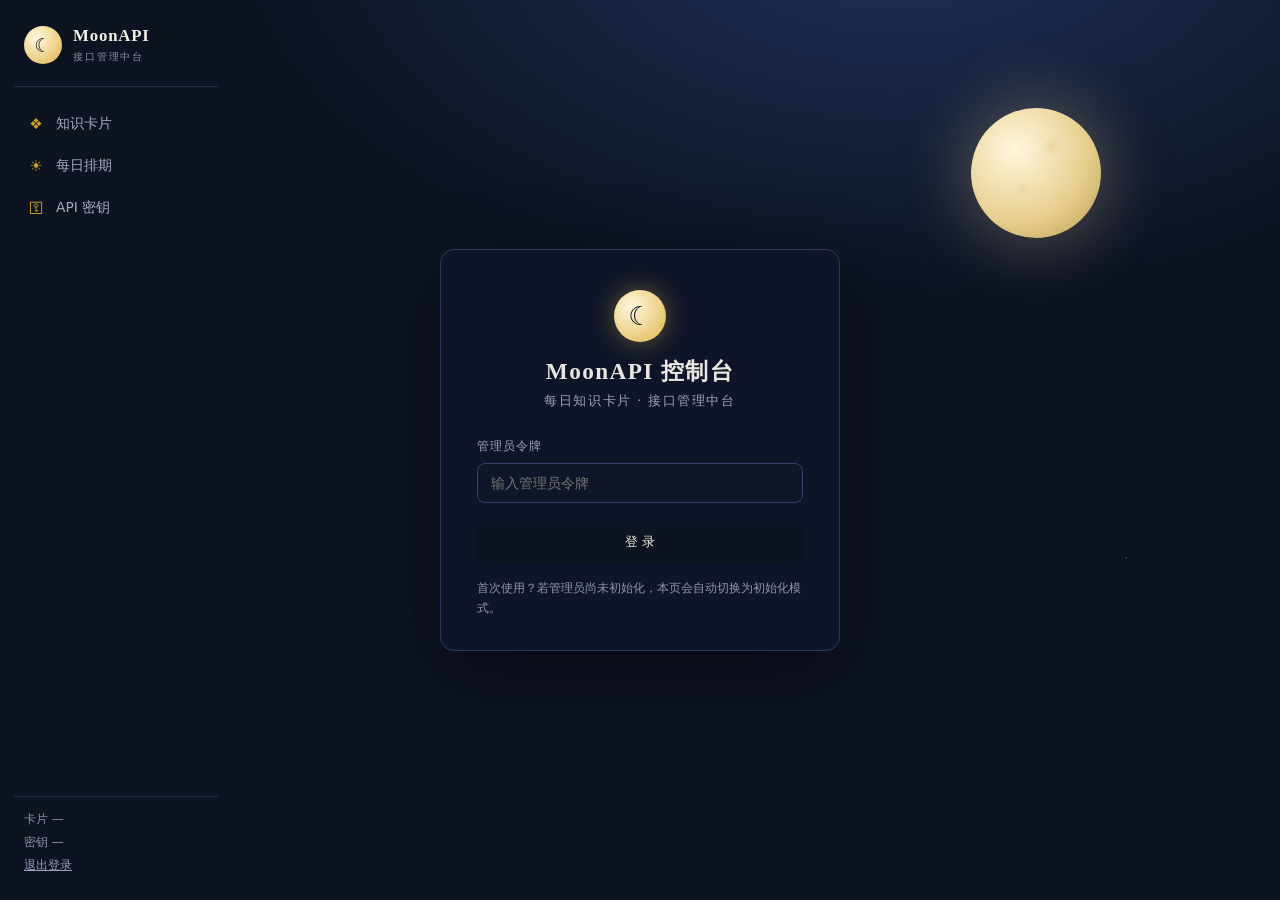
==== public/admin/index.html @ 9359a6d0 "feat: 管理后台（卡片/排期/密钥管理，月相主题设计）" ====
<!DOCTYPE html>
<html lang="zh-CN">
<head>
<meta charset="UTF-8">
<meta name="viewport" content="width=device-width, initial-scale=1.0">
<title>MoonAPI 控制台</title>
<link rel="stylesheet" href="./style.css">
<link rel="icon" href="data:image/svg+xml,<svg xmlns='http://www.w3.org/2000/svg' viewBox='0 0 100 100'><circle cx='50' cy='50' r='40' fill='%23e0b64a'/><circle cx='64' cy='42' r='34' fill='%230d1321'/></svg>">
</head>
<body>

<!-- 登录 / 初始化屏 -->
<div id="auth-screen" class="auth-screen" hidden>
  <div class="starfield" aria-hidden="true"></div>
  <div class="moon-orb" aria-hidden="true"></div>
  <div class="auth-card">
    <div class="auth-brand">
      <span class="auth-logo" aria-hidden="true">☾</span>
      <h1>MoonAPI 控制台</h1>
      <p class="auth-sub">每日知识卡片 · 接口管理中台</p>
    </div>
    <form id="auth-form" autocomplete="off">
      <label id="auth-label" for="auth-token">管理员令牌</label>
      <input id="auth-token" type="password" minlength="8" required placeholder="输入管理员令牌">
      <button type="submit" class="btn btn-primary btn-block" id="auth-submit">登 录</button>
    </form>
    <p class="auth-hint" id="auth-hint"></p>
  </div>
</div>

<!-- 主界面 -->
<div id="app-screen" class="app-screen" hidden>
  <aside class="sidebar">
    <div class="brand">
      <span class="brand-mark" aria-hidden="true">☾</span>
      <div class="brand-text">
        <strong>MoonAPI</strong>
        <small>接口管理中台</small>
      </div>
    </div>
    <nav class="nav" aria-label="主导航">
      <a href="#/cards" data-nav="cards"><span class="nav-ico" aria-hidden="true">❖</span>知识卡片</a>
      <a href="#/daily" data-nav="daily"><span class="nav-ico" aria-hidden="true">☀</span>每日排期</a>
      <a href="#/keys" data-nav="keys"><span class="nav-ico" aria-hidden="true">⚿</span>API 密钥</a>
    </nav>
    <div class="sidebar-foot">
      <div class="stat-line" id="stat-cards">卡片 —</div>
      <div class="stat-line" id="stat-keys">密钥 —</div>
      <button class="link-btn" id="logout-btn">退出登录</button>
    </div>
  </aside>

  <main class="main">
    <header class="topbar">
      <div>
        <h2 id="view-title">知识卡片</h2>
        <p id="view-desc"></p>
      </div>
      <div class="topbar-date" id="topbar-date"></div>
    </header>
    <section id="view" class="view" aria-live="polite"></section>
  </main>
</div>

<div id="modal-root"></div>
<div id="toast-root" class="toast-root" aria-live="assertive"></div>

<script src="./app.js"></script>
</body>
</html>
---- public/admin/style.css ----
/* MoonAPI 控制台 —— 月相主题：深空蓝 × 月光金 */
:root {
  --ink: #0d1321;
  --ink-2: #141c30;
  --paper: #f5f3ee;
  --card: #ffffff;
  --line: #e3ded2;
  --text: #1f2635;
  --muted: #76705f;
  --gold: #c9a227;
  --gold-strong: #a8841a;
  --gold-soft: #f4e8c8;
  --danger: #b23a30;
  --ok: #2e7d51;
  --serif: Georgia, 'Times New Roman', 'Songti SC', 'SimSun', serif;
  --sans: 'Segoe UI', 'PingFang SC', 'Microsoft YaHei', system-ui, sans-serif;
  --mono: 'Cascadia Code', Consolas, 'Courier New', monospace;
  --shadow: 0 1px 2px rgba(13, 19, 33, .06), 0 8px 24px rgba(13, 19, 33, .07);
}

* { box-sizing: border-box; margin: 0; padding: 0; }
html { font-size: 15px; }
body { font-family: var(--sans); color: var(--text); background: var(--paper); min-height: 100vh; }
button { font-family: inherit; cursor: pointer; }
input, select, textarea { font-family: inherit; font-size: .95rem; }
a { color: var(--gold-strong); }

/* ---------- 登录屏 ---------- */
.auth-screen {
  position: fixed; inset: 0; display: flex; align-items: center; justify-content: center;
  background: radial-gradient(1200px 700px at 70% -10%, #22315c 0%, var(--ink) 55%);
  overflow: hidden;
}
.starfield {
  position: absolute; inset: 0;
  background-image:
    radial-gradient(1px 1px at 12% 24%, #fff8 0, transparent 60%),
    radial-gradient(1.5px 1.5px at 78% 18%, #fff6 0, transparent 60%),
    radial-gradient(1px 1px at 32% 68%, #fff5 0, transparent 60%),
    radial-gradient(2px 2px at 88% 62%, #ffe9ad66 0, transparent 60%),
    radial-gradient(1px 1px at 56% 42%, #fff4 0, transparent 60%),
    radial-gradient(1.5px 1.5px at 8% 82%, #fff5 0, transparent 60%),
    radial-gradient(1px 1px at 66% 88%, #fff4 0, transparent 60%);
}
.moon-orb {
  position: absolute; top: 12%; right: 14%; width: 130px; height: 130px; border-radius: 50%;
  background: radial-gradient(circle at 34% 32%, #fff7dd, #e8cf8f 58%, #b99b4f);
  box-shadow: 0 0 60px 12px rgba(232, 207, 143, .25);
}
.moon-orb::after {
  content: ''; position: absolute; inset: 0; border-radius: 50%;
  background:
    radial-gradient(14px 14px at 62% 30%, #d9bd7d55 0, transparent 70%),
    radial-gradient(10px 10px at 40% 62%, #d9bd7d4d 0, transparent 70%),
    radial-gradient(8px 8px at 70% 68%, #d9bd7d45 0, transparent 70%);
}
.auth-card {
  position: relative; width: min(400px, calc(100vw - 48px));
  background: rgba(16, 23, 42, .82); border: 1px solid #2c3a60;
  border-radius: 14px; padding: 40px 36px 32px; color: #e8e6df;
  backdrop-filter: blur(6px); box-shadow: 0 24px 80px rgba(0, 0, 0, .45);
}
.auth-brand { text-align: center; margin-bottom: 28px; }
.auth-logo {
  display: inline-flex; align-items: center; justify-content: center;
  width: 52px; height: 52px; border-radius: 50%; font-size: 26px; color: var(--ink);
  background: radial-gradient(circle at 34% 32%, #fff7dd, #e0b64a);
  box-shadow: 0 0 24px rgba(224, 182, 74, .4); margin-bottom: 14px;
}
.auth-brand h1 { font-family: var(--serif); font-size: 1.55rem; letter-spacing: .06em; font-weight: 600; }
.auth-sub { margin-top: 6px; font-size: .85rem; color: #9aa3bd; letter-spacing: .12em; }
.auth-card label { display: block; font-size: .82rem; color: #9aa3bd; margin-bottom: 8px; letter-spacing: .08em; }
.auth-card input {
  width: 100%; padding: 11px 13px; border-radius: 8px; border: 1px solid #34436c;
  background: #0e1628; color: #f0eee6; outline: none; transition: border-color .15s;
}
.auth-card input:focus { border-color: var(--gold); }
.auth-hint { margin-top: 16px; font-size: .8rem; line-height: 1.6; color: #8f97b0; min-height: 1.2em; }

/* ---------- 布局 ---------- */
.app-screen { display: grid; grid-template-columns: 232px 1fr; min-height: 100vh; }
.sidebar {
  background: var(--ink); color: #c8cad4; display: flex; flex-direction: column;
  padding: 22px 14px; position: sticky; top: 0; height: 100vh;
}
.brand { display: flex; align-items: center; gap: 11px; padding: 4px 10px 22px; border-bottom: 1px solid #232d49; }
.brand-mark {
  width: 38px; height: 38px; border-radius: 50%; display: flex; align-items: center; justify-content: center;
  background: radial-gradient(circle at 34% 32%, #fff7dd, #e0b64a); color: var(--ink); font-size: 19px; flex: none;
}
.brand-text strong { font-family: var(--serif); font-size: 1.12rem; letter-spacing: .05em; color: #f2efe4; display: block; }
.brand-text small { font-size: .68rem; color: #8b90a5; letter-spacing: .18em; }
.nav { margin-top: 18px; display: flex; flex-direction: column; gap: 4px; }
.nav a {
  display: flex; align-items: center; gap: 10px; padding: 10px 12px; border-radius: 8px;
  color: #a7abc0; text-decoration: none; font-size: .92rem; transition: background .15s, color .15s;
}
.nav a:hover { background: #1a2340; color: #e9e6da; }
.nav a.active { background: #23304f; color: #f4e8c8; box-shadow: inset 2px 0 0 var(--gold); }
.nav-ico { width: 20px; text-align: center; font-size: 1rem; color: var(--gold); }
.sidebar-foot { margin-top: auto; padding: 14px 10px 4px; border-top: 1px solid #232d49; font-size: .8rem; }
.stat-line { color: #8b90a5; margin-bottom: 6px; }
.link-btn { background: none; border: none; color: #9aa3bd; font-size: .8rem; padding: 0; text-decoration: underline; }
.link-btn:hover { color: var(--gold); }

.main { padding: 26px 34px 60px; max-width: 1200px; }
.topbar { display: flex; align-items: flex-end; justify-content: space-between; margin-bottom: 22px; gap: 12px; }
.topbar h2 { font-family: var(--serif); font-size: 1.6rem; font-weight: 600; letter-spacing: .03em; }
.topbar p { color: var(--muted); font-size: .85rem; margin-top: 4px; }
.topbar-date { font-family: var(--mono); font-size: .82rem; color: var(--muted); white-space: nowrap; }

/* ---------- 通用组件 ---------- */
.btn {
  border: 1px solid var(--line); background: var(--card); color: var(--text);
  padding: 8px 16px; border-radius: 8px; font-size: .88rem; transition: all .15s;
}
.btn:hover { border-color: #c9c2ae; }
.btn-primary { background: var(--ink); border-color: var(--ink); color: #f2efe4; }
.btn-primary:hover { background: #1b2540; border-color: #1b2540; }
.btn-gold { background: var(--gold); border-color: var(--gold); color: var(--ink); font-weight: 600; }
.btn-gold:hover { background: var(--gold-strong); border-color: var(--gold-strong); color: #fff; }
.btn-danger { color: var(--danger); border-color: #e5c2be; }
.btn-danger:hover { background: #faeeec; border-color: var(--danger); }
.btn-block { width: 100%; padding: 11px; margin-top: 18px; }
.btn-sm { padding: 4px 10px; font-size: .8rem; border-radius: 6px; }
.btn:disabled { opacity: .55; cursor: not-allowed; }

.card-panel {
  background: var(--card); border: 1px solid var(--line); border-radius: 12px;
  box-shadow: var(--shadow); overflow: hidden;
}
.panel-head {
  display: flex; align-items: center; justify-content: space-between; gap: 12px; flex-wrap: wrap;
  padding: 14px 18px; border-bottom: 1px solid var(--line); background: #fbfaf6;
}
.panel-head .spacer { flex: 1; }
.search-input {
  padding: 7px 12px; border: 1px solid var(--line); border-radius: 8px; min-width: 200px; background: #fff;
}
.search-input:focus { outline: none; border-color: var(--gold); }

/* 表格 */
table.data { width: 100%; border-collapse: collapse; font-size: .89rem; }
table.data th {
  text-align: left; padding: 10px 14px; font-size: .74rem; letter-spacing: .1em;
  color: var(--muted); text-transform: uppercase; border-bottom: 1px solid var(--line); background: #fbfaf6;
}
table.data td { padding: 11px 14px; border-bottom: 1px solid #efece3; vertical-align: middle; }
table.data tbody tr:hover { background: #fbf8f0; }
table.data tbody tr.selected { background: #f7f0dc; }
.td-title { font-weight: 600; max-width: 340px; overflow: hidden; text-overflow: ellipsis; white-space: nowrap; }
.td-muted { color: var(--muted); font-size: .82rem; white-space: nowrap; }
.td-actions { white-space: nowrap; text-align: right; }
.td-actions .btn { margin-left: 6px; }

.tag {
  display: inline-block; padding: 2px 9px; border-radius: 999px; font-size: .74rem;
  background: var(--gold-soft); color: var(--gold-strong); border: 1px solid #e6d9a8;
}
.tag-pin { background: #e8f0ea; color: var(--ok); border-color: #c6dcd0; }

.empty-state { padding: 56px 20px; text-align: center; color: var(--muted); }
.empty-state .empty-ico { font-size: 2rem; display: block; margin-bottom: 10px; color: #cfc8b2; }
.empty-state p { font-size: .9rem; margin-bottom: 14px; }

.mono { font-family: var(--mono); font-size: .83rem; }
.loading-row td { text-align: center; color: var(--muted); padding: 30px; }

/* ---------- 模态框 ---------- */
.modal-mask {
  position: fixed; inset: 0; background: rgba(13, 19, 33, .55); display: flex;
  align-items: flex-start; justify-content: center; padding: 8vh 16px 16px; z-index: 50; overflow-y: auto;
}
.modal {
  background: var(--card); border-radius: 12px; width: min(560px, 100%);
  box-shadow: 0 24px 60px rgba(0, 0, 0, .3); animation: rise .18s ease-out;
}
.modal.wide { width: min(760px, 100%); }
@keyframes rise { from { transform: translateY(12px); opacity: 0; } to { transform: none; opacity: 1; } }
.modal-head { padding: 18px 22px 0; }
.modal-head h3 { font-family: var(--serif); font-size: 1.18rem; }
.modal-body { padding: 16px 22px 22px; }
.modal-foot { display: flex; justify-content: flex-end; gap: 10px; padding: 0 22px 20px; }
.field { margin-bottom: 14px; }
.field label { display: block; font-size: .82rem; color: var(--muted); margin-bottom: 6px; }
.field input, .field select, .field textarea {
  width: 100%; padding: 9px 12px; border: 1px solid var(--line); border-radius: 8px; background: #fff;
}
.field textarea { min-height: 120px; resize: vertical; line-height: 1.6; }
.field input:focus, .field select:focus, .field textarea:focus { outline: none; border-color: var(--gold); }
.field .hint { font-size: .75rem; color: var(--muted); margin-top: 5px; }

.key-reveal {
  background: var(--ink); color: #f4e8c8; border-radius: 8px; padding: 14px;
  font-family: var(--mono); font-size: .88rem; word-break: break-all; line-height: 1.7;
}

/* ---------- Toast ---------- */
.toast-root { position: fixed; bottom: 26px; left: 50%; transform: translateX(-50%); z-index: 99; display: flex; flex-direction: column; gap: 8px; }
.toast {
  background: var(--ink); color: #f0eee6; padding: 11px 20px; border-radius: 8px;
  font-size: .88rem; box-shadow: 0 10px 30px rgba(0, 0, 0, .3); animation: rise .2s ease-out;
  border-left: 3px solid var(--gold); max-width: min(480px, calc(100vw - 40px));
}
.toast.error { border-left-color: var(--danger); }

.notice {
  background: #fbf6e7; border: 1px solid #eadfae; color: #6d5b16; border-radius: 10px;
  padding: 12px 16px; font-size: .85rem; line-height: 1.7; margin-bottom: 16px;
}

/* ---------- 响应式 ---------- */
@media (max-width: 860px) {
  .app-screen { grid-template-columns: 1fr; }
  .sidebar { position: static; height: auto; flex-direction: row; align-items: center; flex-wrap: wrap; gap: 10px; padding: 12px 16px; }
  .brand { border: none; padding: 0; }
  .nav { flex-direction: row; margin: 0; }
  .sidebar-foot { margin: 0 0 0 auto; display: flex; gap: 12px; align-items: center; border: none; padding: 0; }
  .main { padding: 20px 16px 50px; }
  .td-actions { white-space: normal; }
}
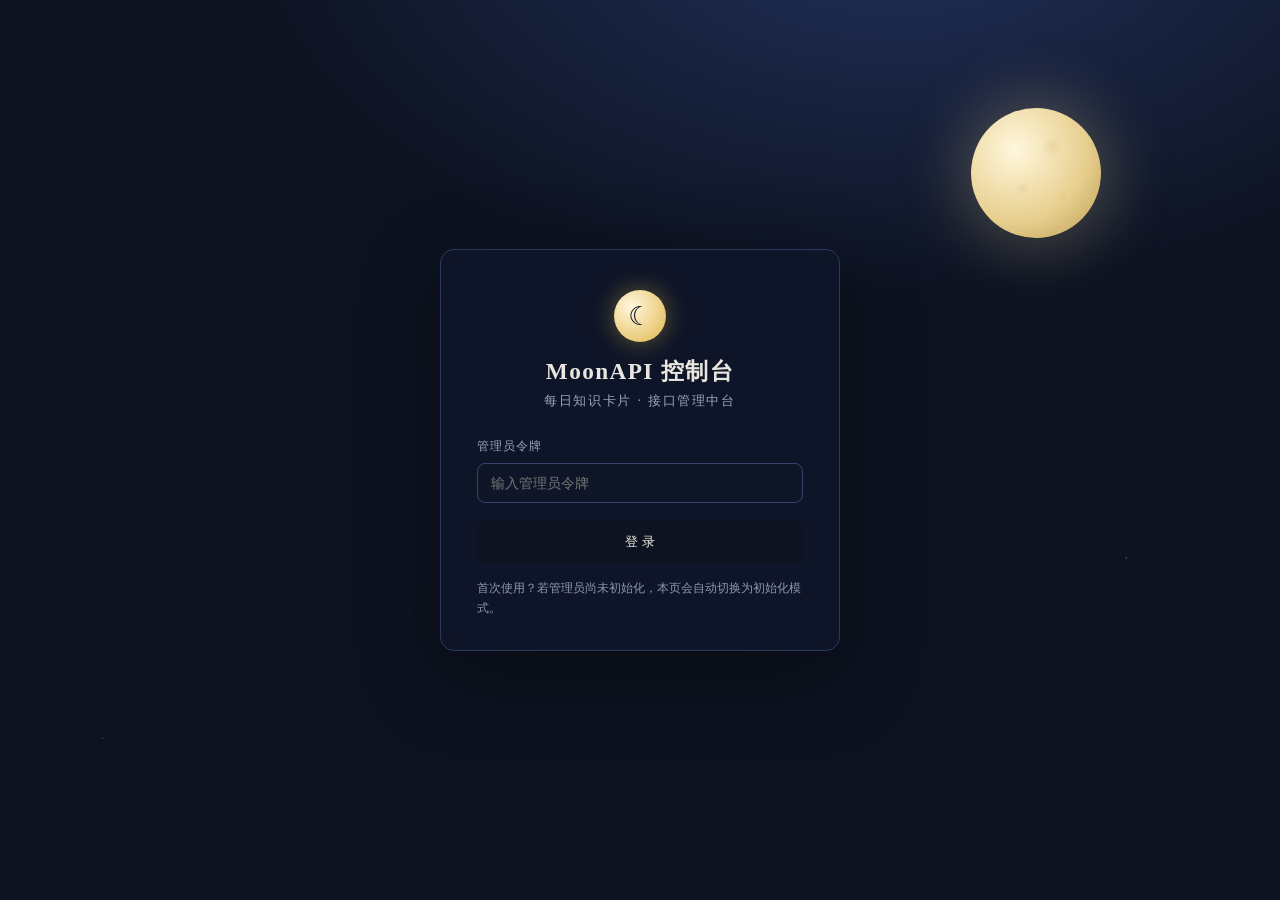
==== commit 0236c429: "feat(admin/docs): 后台新增数据概览/代理服务/媒体库页面，文档站同步 Phase 2 接口" ====
--- a/public/admin/index.html
+++ b/public/admin/index.html
@@ -39,8 +39,11 @@
       </div>
     </div>
     <nav class="nav" aria-label="主导航">
+      <a href="#/stats" data-nav="stats"><span class="nav-ico" aria-hidden="true">◔</span>数据概览</a>
       <a href="#/cards" data-nav="cards"><span class="nav-ico" aria-hidden="true">❖</span>知识卡片</a>
       <a href="#/daily" data-nav="daily"><span class="nav-ico" aria-hidden="true">☀</span>每日排期</a>
+      <a href="#/proxy" data-nav="proxy"><span class="nav-ico" aria-hidden="true">⇄</span>代理服务</a>
+      <a href="#/media" data-nav="media"><span class="nav-ico" aria-hidden="true">▣</span>媒体库</a>
       <a href="#/keys" data-nav="keys"><span class="nav-ico" aria-hidden="true">⚿</span>API 密钥</a>
     </nav>
     <div class="sidebar-foot">
--- a/public/admin/style.css
+++ b/public/admin/style.css
@@ -19,6 +19,7 @@
 }
 
 * { box-sizing: border-box; margin: 0; padding: 0; }
+[hidden] { display: none !important; }
 html { font-size: 15px; }
 body { font-family: var(--sans); color: var(--text); background: var(--paper); min-height: 100vh; }
 button { font-family: inherit; cursor: pointer; }
@@ -209,6 +210,18 @@
   padding: 12px 16px; font-size: .85rem; line-height: 1.7; margin-bottom: 16px;
 }
 
+/* ---------- 数据概览 ---------- */
+.stat-grid { display: grid; grid-template-columns: repeat(auto-fit, minmax(150px, 1fr)); gap: 14px; }
+.stat-tile {
+  background: var(--card); border: 1px solid var(--line); border-radius: 12px; box-shadow: var(--shadow);
+  padding: 18px 20px; position: relative; overflow: hidden;
+}
+.stat-tile::before { content: ''; position: absolute; left: 0; top: 0; bottom: 0; width: 3px; background: var(--gold); }
+.stat-value { font-family: var(--serif); font-size: 1.9rem; font-weight: 600; color: var(--ink); }
+.stat-label { font-size: .78rem; color: var(--muted); letter-spacing: .08em; margin-top: 4px; }
+.bar-track { background: #efece0; border-radius: 999px; height: 8px; overflow: hidden; }
+.bar-fill { background: linear-gradient(90deg, var(--gold), var(--gold-strong)); height: 100%; border-radius: 999px; transition: width .3s; }
+
 /* ---------- 响应式 ---------- */
 @media (max-width: 860px) {
   .app-screen { grid-template-columns: 1fr; }
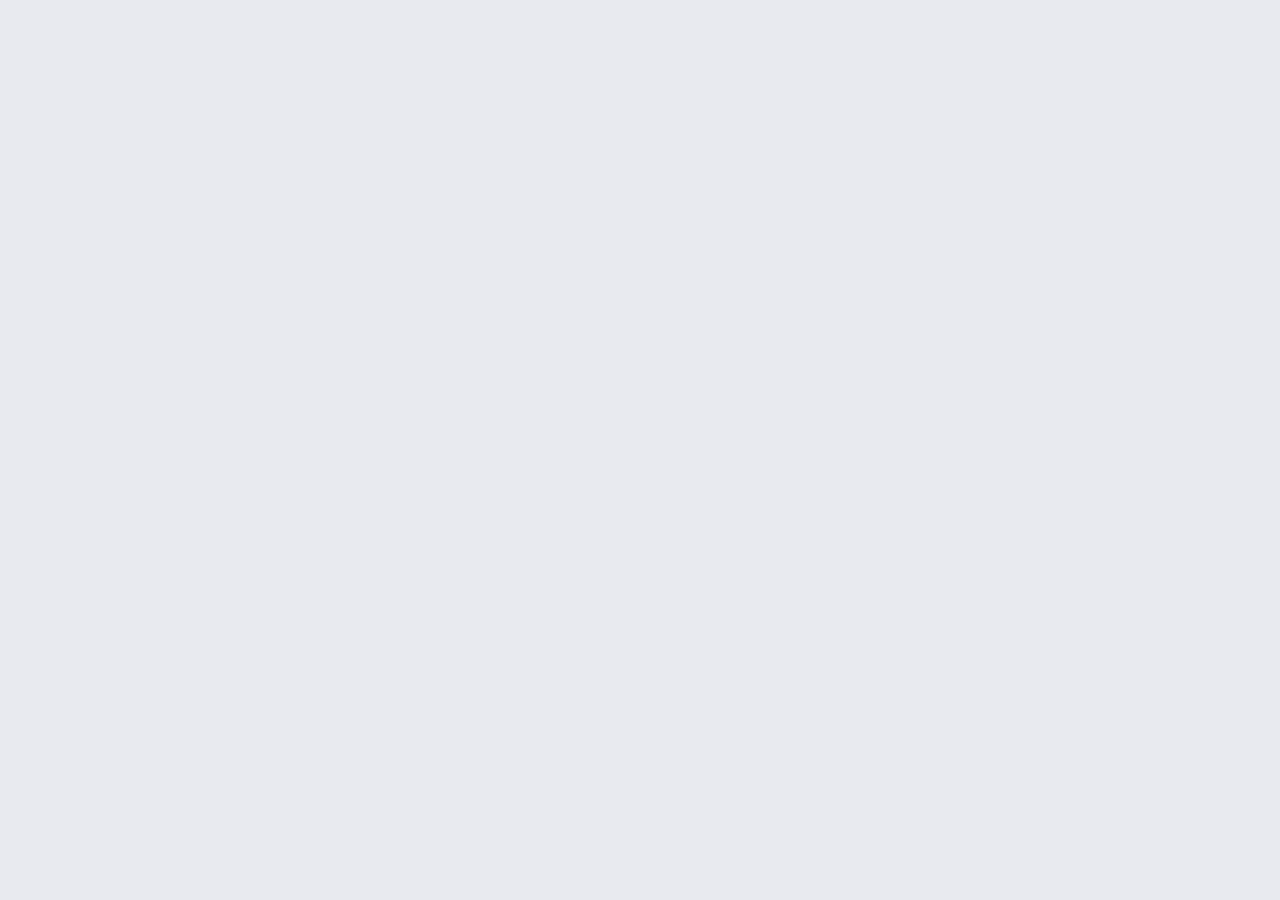
==== commit acd99430: "feat(admin): 背景主题切换——默认月岩灰 + 宣纸米白可切换（token 化配色，localStorage 持久化）" ====
--- a/public/admin/index.html
+++ b/public/admin/index.html
@@ -43,12 +43,14 @@
       <a href="#/cards" data-nav="cards"><span class="nav-ico" aria-hidden="true">❖</span>知识卡片</a>
       <a href="#/daily" data-nav="daily"><span class="nav-ico" aria-hidden="true">☀</span>每日排期</a>
       <a href="#/proxy" data-nav="proxy"><span class="nav-ico" aria-hidden="true">⇄</span>代理服务</a>
+      <a href="#/playground" data-nav="playground"><span class="nav-ico" aria-hidden="true">✦</span>试调用</a>
       <a href="#/media" data-nav="media"><span class="nav-ico" aria-hidden="true">▣</span>媒体库</a>
       <a href="#/keys" data-nav="keys"><span class="nav-ico" aria-hidden="true">⚿</span>API 密钥</a>
     </nav>
     <div class="sidebar-foot">
       <div class="stat-line" id="stat-cards">卡片 —</div>
       <div class="stat-line" id="stat-keys">密钥 —</div>
+      <button class="link-btn" id="bg-toggle" title="切换背景主题">背景 · 月岩灰</button>
       <button class="link-btn" id="logout-btn">退出登录</button>
     </div>
   </aside>
--- a/public/admin/style.css
+++ b/public/admin/style.css
@@ -4,6 +4,8 @@
   --ink-2: #141c30;
   --paper: #f5f3ee;
   --card: #ffffff;
+  --field: #ffffff;
+  --sunken: #f1eee4;
   --line: #e3ded2;
   --text: #1f2635;
   --muted: #76705f;
@@ -18,10 +20,21 @@
   --shadow: 0 1px 2px rgba(13, 19, 33, .06), 0 8px 24px rgba(13, 19, 33, .07);
 }
 
+/* 背景主题：月岩灰（默认，冷灰蓝调呼应深空） / 宣纸米白（原版暖调） */
+body[data-bg='gray'] {
+  --paper: #e8eaef;
+  --card: #f8f9fb;
+  --field: #fdfdfe;
+  --sunken: #dfe2ea;
+  --line: #d4d8e2;
+  --muted: #6a7180;
+  --shadow: 0 1px 2px rgba(13, 19, 33, .07), 0 8px 24px rgba(13, 19, 33, .09);
+}
+
 * { box-sizing: border-box; margin: 0; padding: 0; }
 [hidden] { display: none !important; }
 html { font-size: 15px; }
-body { font-family: var(--sans); color: var(--text); background: var(--paper); min-height: 100vh; }
+body { font-family: var(--sans); color: var(--text); background: var(--paper); min-height: 100vh; transition: background .25s ease; }
 button { font-family: inherit; cursor: pointer; }
 input, select, textarea { font-family: inherit; font-size: .95rem; }
 a { color: var(--gold-strong); }
@@ -103,6 +116,7 @@
 .stat-line { color: #8b90a5; margin-bottom: 6px; }
 .link-btn { background: none; border: none; color: #9aa3bd; font-size: .8rem; padding: 0; text-decoration: underline; }
 .link-btn:hover { color: var(--gold); }
+#bg-toggle { display: block; margin: 7px 0 5px; text-align: left; }
 
 .main { padding: 26px 34px 60px; max-width: 1200px; }
 .topbar { display: flex; align-items: flex-end; justify-content: space-between; margin-bottom: 22px; gap: 12px; }
@@ -136,7 +150,7 @@
 }
 .panel-head .spacer { flex: 1; }
 .search-input {
-  padding: 7px 12px; border: 1px solid var(--line); border-radius: 8px; min-width: 200px; background: #fff;
+  padding: 7px 12px; border: 1px solid var(--line); border-radius: 8px; min-width: 200px; background: var(--field);
 }
 .search-input:focus { outline: none; border-color: var(--gold); }
 
@@ -185,7 +199,7 @@
 .field { margin-bottom: 14px; }
 .field label { display: block; font-size: .82rem; color: var(--muted); margin-bottom: 6px; }
 .field input, .field select, .field textarea {
-  width: 100%; padding: 9px 12px; border: 1px solid var(--line); border-radius: 8px; background: #fff;
+  width: 100%; padding: 9px 12px; border: 1px solid var(--line); border-radius: 8px; background: var(--field);
 }
 .field textarea { min-height: 120px; resize: vertical; line-height: 1.6; }
 .field input:focus, .field select:focus, .field textarea:focus { outline: none; border-color: var(--gold); }
@@ -232,3 +246,242 @@
   .main { padding: 20px 16px 50px; }
   .td-actions { white-space: normal; }
 }
+
+/* ---------- 试调用（Playground） ---------- */
+.spacer { flex: 1; }
+.tag-dim { background: #efeadb; color: var(--muted); border-color: #ddd6c2; }
+.tag-err { background: #f7e4e1; color: var(--danger); border-color: #e5c0ba; }
+
+.pg-tabs {
+  display: flex; align-items: center; gap: 6px; margin-bottom: 16px;
+  border-bottom: 1px solid var(--line); padding-bottom: 0;
+}
+.pg-tab {
+  appearance: none; border: none; background: none; padding: 9px 16px 11px;
+  font-size: .92rem; color: var(--muted); position: relative; letter-spacing: .02em;
+  transition: color .18s;
+}
+.pg-tab::after {
+  content: ''; position: absolute; left: 14px; right: 14px; bottom: -1px; height: 2px;
+  background: transparent; border-radius: 2px; transition: background .18s;
+}
+.pg-tab:hover { color: var(--text); }
+.pg-tab.active { color: var(--ink); font-weight: 600; }
+.pg-tab.active::after { background: linear-gradient(90deg, var(--gold), var(--gold-strong)); }
+.pg-tab:focus-visible { outline: 2px solid var(--gold); outline-offset: -2px; border-radius: 6px; }
+.pg-origin {
+  font-size: .74rem; color: var(--muted); background: #efeadb; border: 1px solid var(--line);
+  border-radius: 999px; padding: 3px 12px; margin-bottom: 6px; white-space: nowrap;
+  overflow: hidden; text-overflow: ellipsis; max-width: 320px;
+}
+
+.pg-grid {
+  display: grid; grid-template-columns: minmax(340px, 5fr) minmax(360px, 7fr);
+  gap: 18px; align-items: start;
+}
+@media (max-width: 1000px) { .pg-grid { grid-template-columns: 1fr; } }
+
+.pg-panel { padding: 0; overflow: hidden; }
+.pg-panel-head {
+  display: flex; align-items: baseline; gap: 12px; flex-wrap: wrap;
+  padding: 13px 18px; border-bottom: 1px solid var(--line);
+  background: linear-gradient(180deg, #fbfaf6, #f7f4ec);
+}
+.pg-panel-head strong { font-family: var(--serif); font-size: 1.02rem; letter-spacing: .04em; }
+.pg-panel-head .td-muted { font-size: .76rem; }
+.pg-panel-body { padding: 18px; }
+
+/* 请求地址行：深空底 */
+.pg-reqline {
+  display: flex; align-items: center; gap: 10px; margin-bottom: 14px;
+  background: var(--ink); border-radius: 9px; padding: 9px 12px;
+  box-shadow: inset 0 0 0 1px rgba(201, 162, 39, .18);
+  overflow: hidden;
+}
+.pg-reqline code {
+  font-family: var(--mono); font-size: .8rem; color: #f4e8c8;
+  white-space: nowrap; overflow-x: auto; scrollbar-width: none; flex: 1;
+}
+.pg-reqline code::-webkit-scrollbar { display: none; }
+.pg-method {
+  font-family: var(--mono); font-size: .72rem; font-weight: 700; letter-spacing: .08em;
+  border-radius: 6px; padding: 3px 8px; flex-shrink: 0;
+}
+.pg-method.m-get { background: #e2efe7; color: var(--ok); border: 1px solid #c6dcd0; }
+.pg-method.m-post { background: var(--gold-soft); color: var(--gold-strong); border: 1px solid #e2d29a; }
+.pg-method.m-put, .pg-method.m-delete { background: #f7e4e1; color: var(--danger); border: 1px solid #e5c0ba; }
+
+/* 查询参数 */
+.pg-params { margin-bottom: 14px; }
+.pg-params-head {
+  display: flex; align-items: center; justify-content: space-between; margin-bottom: 8px;
+  font-size: .82rem; color: var(--muted);
+}
+.pg-param-row { display: grid; grid-template-columns: 1fr 1.4fr auto; gap: 8px; margin-bottom: 8px; }
+.pg-param-row input {
+  padding: 8px 10px; border: 1px solid var(--line); border-radius: 8px; background: var(--field);
+  font-family: var(--mono); font-size: .82rem; min-width: 0;
+}
+.pg-param-row input:focus { outline: none; border-color: var(--gold); }
+.pg-pdel {
+  border: 1px solid var(--line); background: var(--field); color: var(--muted); border-radius: 8px;
+  width: 34px; font-size: .9rem; transition: color .15s, border-color .15s;
+}
+.pg-pdel:hover { color: var(--danger); border-color: var(--danger); }
+
+/* 认证分段 */
+.pg-auth {
+  display: flex; gap: 6px; flex-wrap: wrap;
+  background: var(--sunken); border: 1px solid var(--line); border-radius: 10px; padding: 5px;
+}
+.pg-auth-item {
+  position: relative; flex: 1; display: flex; align-items: center; justify-content: center;
+  padding: 8px 10px; border-radius: 7px; font-size: .84rem; color: var(--muted);
+  cursor: pointer; white-space: nowrap; transition: background .15s, color .15s;
+}
+.pg-auth-item:hover { color: var(--text); }
+.pg-auth-item:has(input:checked) { background: var(--ink); color: #f4e8c8; }
+.pg-auth-item input {
+  position: absolute; inset: 0; width: 100%; height: 100%; margin: 0;
+  opacity: 0; cursor: pointer;
+}
+.pg-auth-item:focus-within { outline: 2px solid var(--gold); outline-offset: 1px; }
+
+.pg-actions { display: flex; align-items: center; gap: 10px; margin-top: 18px; flex-wrap: wrap; }
+.pg-actions .btn-gold { min-width: 128px; }
+.pg-actions .btn-gold[disabled] { opacity: .55; cursor: wait; }
+
+/* 结果区空态 */
+.pg-idle {
+  text-align: center; padding: 52px 16px; color: var(--muted); font-size: .9rem; line-height: 1.9;
+}
+.pg-idle-ico {
+  display: inline-block; font-size: 1.9rem; color: var(--gold); margin-bottom: 12px;
+  animation: pg-twinkle 2.6s ease-in-out infinite;
+}
+@keyframes pg-twinkle {
+  0%, 100% { opacity: .45; transform: scale(.94); }
+  50% { opacity: 1; transform: scale(1.06); }
+}
+
+/* 阶段轨迹（服务端真实计时） */
+.pg-track {
+  background: #fbfaf5; border: 1px solid var(--line); border-radius: 10px;
+  padding: 14px 16px 10px; margin-bottom: 14px;
+}
+.pg-node {
+  position: relative; display: grid; grid-template-columns: 16px 1fr auto; gap: 4px 10px;
+  padding: 4px 0 14px; align-items: baseline;
+}
+.pg-node:last-child { padding-bottom: 4px; }
+.pg-node::before {
+  content: ''; position: absolute; left: 7px; top: 18px; bottom: 0; width: 2px;
+  background: #ddd6c2; border-radius: 2px;
+}
+.pg-node:last-child::before { display: none; }
+.pg-dot {
+  grid-row: 1; width: 16px; height: 16px; border-radius: 50%; align-self: center;
+  border: 2px solid var(--ok); background: #e2efe7; position: relative; z-index: 1;
+  box-shadow: 0 0 0 3px #fbfaf5;
+}
+.pg-node.ok .pg-dot { background: radial-gradient(circle at 35% 32%, #7fc39d, var(--ok) 70%); }
+.pg-node.skip .pg-dot { border-color: #b9b19a; background: #efeadb; }
+.pg-node.fail .pg-dot { border-color: var(--danger); background: radial-gradient(circle at 35% 32%, #d98a81, var(--danger) 72%); }
+.pg-node-name { font-size: .86rem; font-weight: 600; color: var(--ink); }
+.pg-node.skip .pg-node-name { color: var(--muted); font-weight: 400; }
+.pg-node.fail .pg-node-name { color: var(--danger); }
+.pg-node-ms {
+  font-family: var(--mono); font-size: .76rem; color: var(--muted); justify-self: end;
+  font-variant-numeric: tabular-nums;
+}
+.pg-node.ok .pg-node-ms { color: var(--ok); }
+.pg-node.fail .pg-node-ms { color: var(--danger); }
+.pg-node-note {
+  grid-column: 2 / -1; font-size: .76rem; color: var(--muted); line-height: 1.5;
+  overflow: hidden; text-overflow: ellipsis; white-space: nowrap;
+}
+.pg-track-total {
+  font-size: .78rem; color: var(--gold-strong); border-top: 1px dashed var(--line);
+  padding-top: 9px; letter-spacing: .02em;
+}
+.pg-track-pending {
+  font-size: .8rem; color: var(--muted); padding: 10px 4px 14px;
+}
+.pg-track-pending::after {
+  content: '…'; display: inline-block; overflow: hidden; vertical-align: bottom;
+  animation: pg-dots 1.2s steps(4) infinite; width: 1.2em; text-align: left;
+}
+@keyframes pg-dots { 0% { width: 0; } 100% { width: 1.2em; } }
+
+/* 响应头区 */
+.pg-resp-head { display: flex; align-items: center; gap: 10px; flex-wrap: wrap; margin-bottom: 10px; }
+.pg-status {
+  font-family: var(--mono); font-size: .78rem; font-weight: 700; letter-spacing: .05em;
+  border-radius: 7px; padding: 4px 10px;
+}
+.pg-status.s2 { background: #e2efe7; color: var(--ok); border: 1px solid #c6dcd0; }
+.pg-status.s3 { background: var(--gold-soft); color: var(--gold-strong); border: 1px solid #e2d29a; }
+.pg-status.s4 { background: #f7e4e1; color: var(--danger); border: 1px solid #e5c0ba; }
+.pg-status.s5 { background: var(--ink); color: #f4e8c8; border: 1px solid var(--ink-2); }
+.pg-meta { display: flex; gap: 14px; flex-wrap: wrap; font-size: .78rem; color: var(--muted); margin-left: auto; }
+.pg-meta b { color: var(--text); font-weight: 600; font-variant-numeric: tabular-nums; }
+.pg-err {
+  background: #f7e4e1; border: 1px solid #e5c0ba; color: #8c2f27; border-radius: 9px;
+  padding: 10px 14px; font-size: .84rem; line-height: 1.6; margin-bottom: 12px;
+}
+
+/* 响应体 */
+.pg-bodytabs { display: flex; gap: 4px; margin-bottom: 8px; }
+.pg-bodytab {
+  appearance: none; border: 1px solid transparent; background: none; border-radius: 7px;
+  padding: 5px 12px; font-size: .78rem; color: var(--muted); transition: all .15s;
+}
+.pg-bodytab:hover { color: var(--text); }
+.pg-bodytab.active { background: var(--ink); color: #f4e8c8; }
+.pg-bodytab:focus-visible { outline: 2px solid var(--gold); outline-offset: 1px; }
+.pg-json {
+  background: var(--ink); color: #dfe6f5; border-radius: 10px; padding: 14px 16px;
+  font-family: var(--mono); font-size: .8rem; line-height: 1.65;
+  max-height: 460px; overflow: auto; white-space: pre; tab-size: 2;
+}
+.pg-json:focus-visible { outline: 2px solid var(--gold); outline-offset: 2px; }
+.pg-img { max-width: 100%; border-radius: 10px; border: 1px solid var(--line); display: block; }
+
+/* 调用记录 */
+.pg-log-tools { display: flex; align-items: center; gap: 8px; flex-wrap: wrap; }
+.pg-log-tools select {
+  padding: 6px 9px; border: 1px solid var(--line); border-radius: 8px; background: var(--field);
+  font-size: .8rem; color: var(--text);
+}
+.pg-log-tools select:focus { outline: none; border-color: var(--gold); }
+.pg-log-tools select:disabled { opacity: .5; }
+.pg-auto {
+  display: flex; align-items: center; gap: 5px; font-size: .8rem; color: var(--muted);
+  user-select: none; cursor: pointer;
+}
+.pg-auto input { accent-color: var(--gold); margin: 0; }
+
+.pg-sum {
+  display: grid; grid-template-columns: repeat(5, 1fr); gap: 10px; margin-bottom: 16px;
+}
+@media (max-width: 700px) { .pg-sum { grid-template-columns: repeat(2, 1fr); } }
+.pg-sum-item {
+  background: #fbfaf5; border: 1px solid var(--line); border-radius: 10px;
+  padding: 12px 14px; position: relative; overflow: hidden;
+}
+.pg-sum-item::before {
+  content: ''; position: absolute; left: 0; top: 0; bottom: 0; width: 3px;
+  background: linear-gradient(180deg, var(--gold), var(--gold-strong)); opacity: .8;
+}
+.pg-sum-item.bad::before { background: var(--danger); }
+.pg-sum-item.bad .pg-sum-v { color: var(--danger); }
+.pg-sum-v {
+  font-family: var(--serif); font-size: 1.5rem; font-weight: 600; color: var(--ink);
+  font-variant-numeric: tabular-nums; line-height: 1.2;
+}
+.pg-sum-l { font-size: .72rem; color: var(--muted); letter-spacing: .08em; margin-top: 3px; }
+
+@media (prefers-reduced-motion: reduce) {
+  .pg-idle-ico, .pg-track-pending::after { animation: none; }
+  .pg-tab, .pg-auth-item, .pg-bodytab, .pg-pdel { transition: none; }
+}
